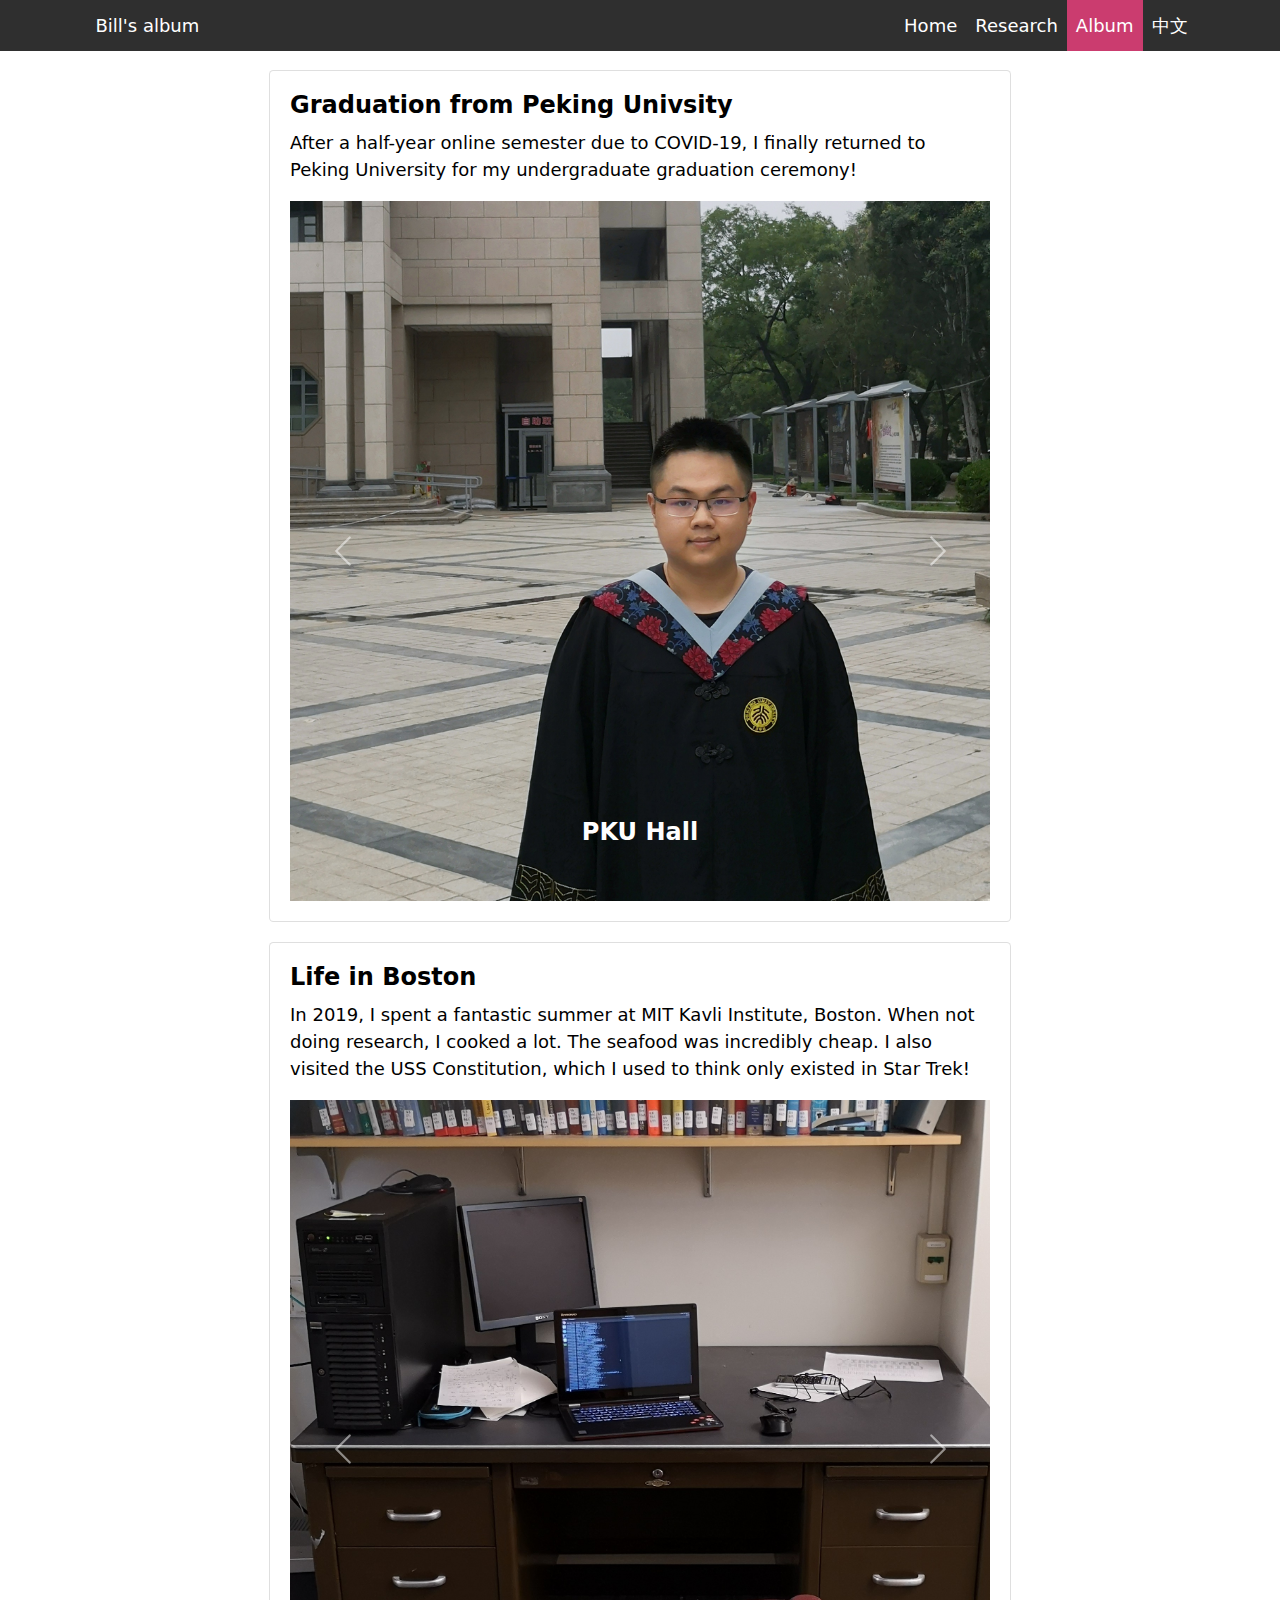
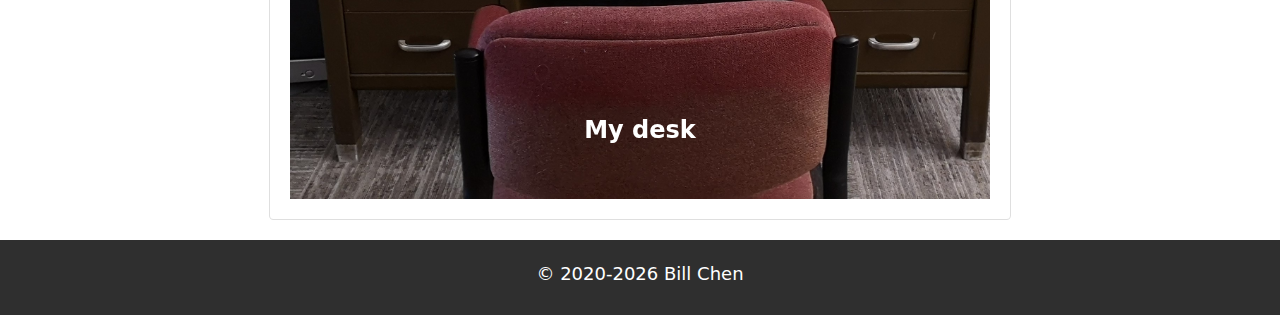
==== album.html @ ab0ef468 "updated" ====
<!doctype html>
<html lang="en">
  <head>
    <meta charset="utf-8">
    <meta name="viewport" content="width=device-width, initial-scale=1">
    <meta name="keywords" content="">
    <meta name="description" content="">
    <meta name="author" content="Bill Chen">
    <title>Hompage Template</title>

    <link href="figs/icon.svg" rel="icon">
    <link href="figs/icon.svg" rel="apple-touch-icon">

    <link href="bootstrap/bootstrap.css" rel="stylesheet">
    <link href="css/style.css" rel="stylesheet">
  </head>

  <body>

    <nav class="navbar fixed-top navbar-expand-md">
      <div class="container">
        <a class="navbar-brand" href="index.html">Bill's album</a>
        <button class="navbar-toggler" type="button" data-bs-toggle="collapse" data-bs-target="#navbarSupportedContent" aria-controls="navbarSupportedContent" aria-expanded="false" aria-label="Toggle navigation">
          <img src="figs/list.svg" alt="menu" width="30px">
        </button>
        <div class="collapse navbar-collapse justify-content-end" id="navbarSupportedContent">
          <ul class="navbar-nav">
            <a class="nav-link" aria-current="page" href="index.html">Home</a>
            <a class="nav-link" href="research.html">Research</a>
            <a class="nav-link active" href="album.html">Album</a>
            <a class="nav-link" href="chinese.html">中文</a>
          </ul>
        </div>
      </div>
    </nav>

    <div id="album">
      <div class="container">
        <div class="col-sm-10 offset-sm-1 col-md-8 offset-md-2">

          <div class="card">
            <h3 class="card-title">Graduation from Peking Univsity</h3>
            <p class="card-text">
              After a half-year online semester due to COVID-19, I finally returned to Peking University for my undergraduate graduation ceremony!
            </p>
            <div id="carousel2" class="carousel slide" data-bs-ride="carousel">
              <div class="carousel-inner">
                <div class="carousel-item active">
                  <img src="figs/album/pku-graduation.jpg" class="d-block w-100" alt="...">
                  <div class="carousel-caption d-md-block">
                    <h3>PKU Hall</h3>
                  </div>
                </div>
                <div class="carousel-item">
                  <img src="figs/album/pku-graduation2.jpg" class="d-block w-100" alt="...">
                  <div class="carousel-caption d-md-block">
                    <h3>School of Physics</h3>
                  </div>
                </div>
              </div>
              <button class="carousel-control-prev" type="button" data-bs-target="#carousel2" data-bs-slide="prev">
                <span class="carousel-control-prev-icon" aria-hidden="true"></span>
              </button>
              <button class="carousel-control-next" type="button" data-bs-target="#carousel2" data-bs-slide="next">
                <span class="carousel-control-next-icon" aria-hidden="true"></span>
              </button>
            </div>
          </div>

          <div class="card">
            <h3 class="card-title">Life in Boston</h3>
            <p class="card-text">
              In 2019, I spent a fantastic summer at MIT Kavli Institute, Boston. When not doing research, I cooked a lot. The seafood was incredibly cheap. I also visited the USS Constitution, which I used to think only existed in Star Trek!
            </p>
            <div id="carousel1" class="carousel slide" data-bs-ride="carousel">
              <div class="carousel-inner">
                <div class="carousel-item active">
                  <img src="figs/album/working.jpg" class="d-block w-100" alt="...">
                  <div class="carousel-caption d-md-block">
                    <h3>My desk</h3>
                  </div>
                </div>
                <div class="carousel-item">
                  <img src="figs/album/cooking.jpg" class="d-block w-100" alt="...">
                  <div class="carousel-caption d-md-block">
                    <h3>Making dumplings</h3>
                  </div>
                </div>
                <div class="carousel-item">
                  <img src="figs/album/seafood.jpg" class="d-block w-100" alt="...">
                  <div class="carousel-caption d-md-block">
                    <h3>Crabs and lobsters</h3>
                  </div>
                </div>
                <div class="carousel-item">
                  <img src="figs/album/USSConst.jpg" class="d-block w-100" alt="...">
                  <div class="carousel-caption d-md-block">
                    <h3>USS Constitution</h3>
                  </div>
                </div>
              </div>
              <button class="carousel-control-prev" type="button" data-bs-target="#carousel1" data-bs-slide="prev">
                <span class="carousel-control-prev-icon" aria-hidden="true"></span>
              </button>
              <button class="carousel-control-next" type="button" data-bs-target="#carousel1" data-bs-slide="next">
                <span class="carousel-control-next-icon" aria-hidden="true"></span>
              </button>
            </div>
          </div>

        </div>
      </div>
    </div>

    <div id="copyrights">
      <div class="container">
        <div class="col-md-8 offset-md-2">
          <p>&copy; 2020-<span id="year"></span> Bill Chen</p>
        </div>
      </div>
    </div>

    <script src="bootstrap/bootstrap.js"></script>
    <script>
      document.getElementById("year").innerHTML = new Date().getFullYear();
    </script>
      
  </body>
</html>
---- css/style.css ----
/* General */

* {
  font-size: 18px;
}

h1 {
  color: black;
  font-size: 64px;
  font-weight: 300;
}

h3 {
  color: black;
  font-size: 24px;
  font-weight: 600;
}


p {
  color: black;
  font-size: 18px;
  font-weight: 400;
}

t {
  color: black;
  font-weight: 600;
}

a {
  color: #cb3c6f;
  text-decoration: none;
  word-wrap: break-word;
}

a:hover, a:focus {
  color: #cb3c6f;
  text-decoration: underline;
}

li {
  color: black;
  font-size: 18;
  font-weight: 400;
}

.card {
  margin-top: 20px;
  margin-bottom: 20px;
  padding: 20px;
}

/* navbar */

.navbar {
  padding: 0px;
  background-color: #2f2f2f;
}

.navbar .navbar-brand {
  padding: 12px;
  color: white;
  font-size: 18px;
}

.navbar-nav .nav-link {
  padding: 12px;
  color: white;
  font-size: 18px;
  font-weight: 400;
}

.navbar-nav .nav-link:hover, .navbar-nav .nav-link.active {
  background: #cb3c6f;
}

.navbar a:hover, a:focus {
  text-decoration: none;
}

/* header */

#headerbase {
  background-color: black;
}

#headerwrap {
  background: url(../figs/head.png);
  background-position: center center;
  background-size: cover;
  margin-top: 0px;
  padding-top: 200px;
  padding-bottom: 180px;
  padding-left: 20px;
  padding-right: 20px;
  text-align: center;
  min-height: 400px;
  width: 100%;
}

#headerwrap h1 {
  color: white;
}

#headerwrap h3 {
  color: white;
  font-weight: 400;
}

/* Intro */

#intro {
  background: #3f3f3f;
  padding-top: 50px;
  padding-bottom: 50px;
  padding-left: 20px;
  padding-right: 20px;
}

#intro p {
  color: white;
}

#intro a {
  color: #f08baf;
}

#intro a.btn {
  color: white;
  margin-top: 4px;
  margin-bottom: 4px;
  border-radius: 10px;
  padding-top: 4px;
  padding-bottom: 4px;
  padding-left: 12px;
  padding-right: 12px;
}

#intro a.btn:hover, a.btn:focus {
  color: black;
  text-decoration: none;
}

/* Sections */

.section {
  margin-top: 50px;
  margin-bottom: 50px;
  padding-left: 20px;
  padding-right: 20px;
  width: 100%;
}

.section p {
  padding-left: 20px;
}

/* publications */

#publications a.btn {
  color: black;
  margin-top: 4px;
  margin-bottom: 4px;
  border-radius: 10px;
  padding-top: 0px;
  padding-bottom: 0px;
  padding-left: 4px;
  padding-right: 4px;
}

#publications a.btn:hover, a.btn:focus {
  color: white;
  text-decoration: none;
}

/* contact */

#contact {
  padding-top: 50px;
  padding-bottom: 50px;
  padding-left: 20px;
  padding-right: 20px;
  background-color: #3f3f3f;
  text-align: center;
}

#contact h3 {
  color: white;
}

#contact p {
  color: white;
}

#contact t {
  color: white;
}

/* copyrights */

#copyrights {
  padding-top: 20px;
  padding-bottom: 10px;
  padding-left: 20px;
  padding-right: 20px;
  background-color: #2f2f2f;
  text-align: center;
}

#copyrights p {
  color: white;
}

/* research */

#research {
  padding-top: 50px;
  min-height: 100vh;
}

#research p {
  padding-left: 0px;
}

#research img {
  padding-top: 10px;
}

/* album */

#album {
  padding-top: 50px;
  min-height: 100vh;
}

.carousel-caption h3 {
  color: white;
}

#album p {
  padding-left: 0px;
}
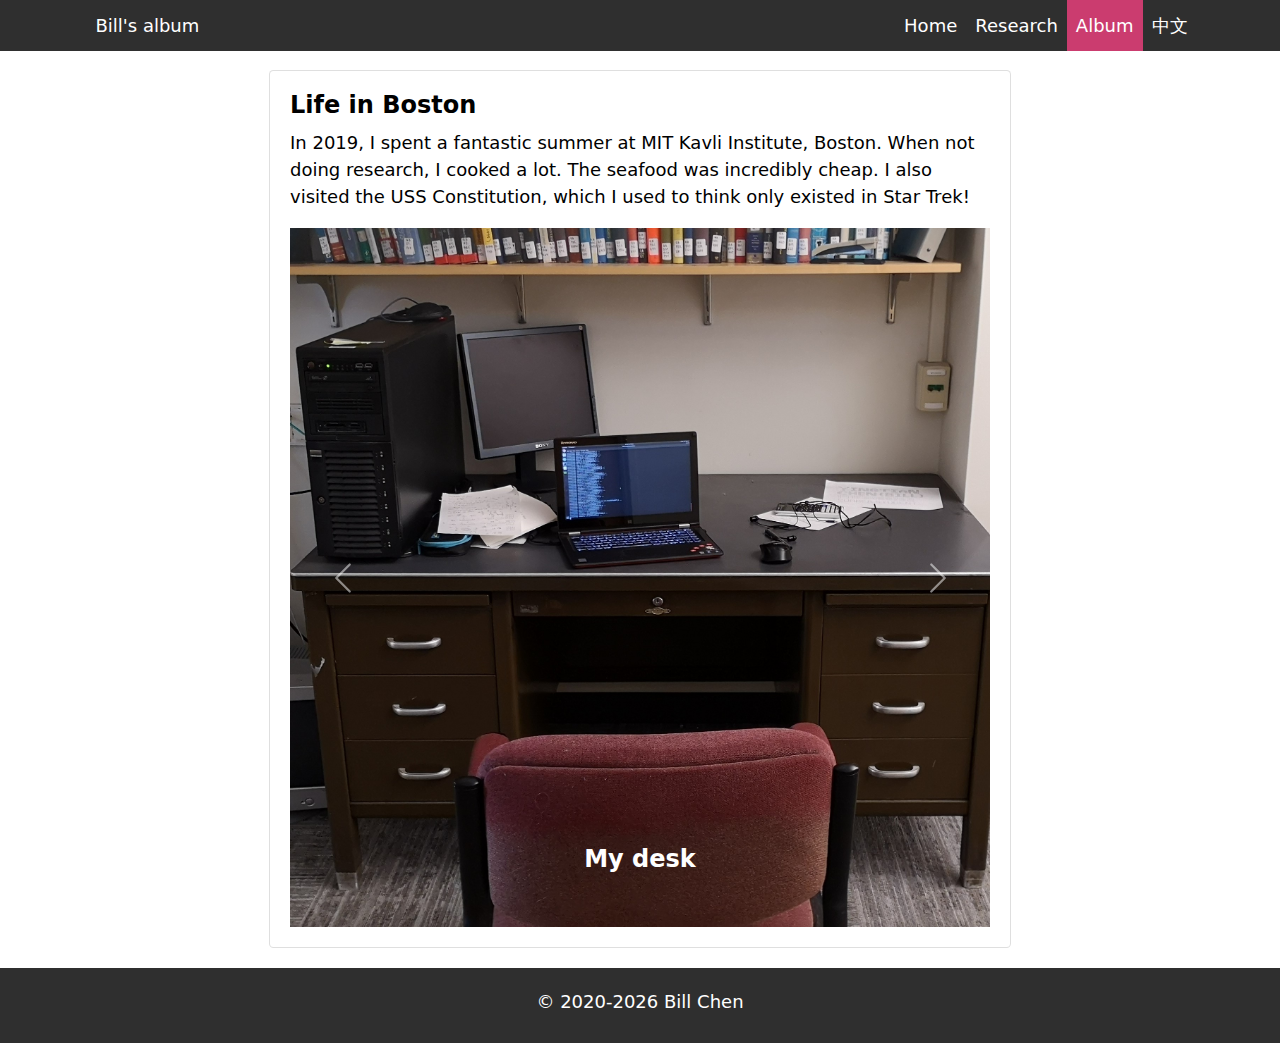
==== commit f3928086: "Updated album" ====
--- a/album.html
+++ b/album.html
@@ -39,35 +39,6 @@
         <div class="col-sm-10 offset-sm-1 col-md-8 offset-md-2">
 
           <div class="card">
-            <h3 class="card-title">Graduation from Peking Univsity</h3>
-            <p class="card-text">
-              After a half-year online semester due to COVID-19, I finally returned to Peking University for my undergraduate graduation ceremony!
-            </p>
-            <div id="carousel2" class="carousel slide" data-bs-ride="carousel">
-              <div class="carousel-inner">
-                <div class="carousel-item active">
-                  <img src="figs/album/pku-graduation.jpg" class="d-block w-100" alt="...">
-                  <div class="carousel-caption d-md-block">
-                    <h3>PKU Hall</h3>
-                  </div>
-                </div>
-                <div class="carousel-item">
-                  <img src="figs/album/pku-graduation2.jpg" class="d-block w-100" alt="...">
-                  <div class="carousel-caption d-md-block">
-                    <h3>School of Physics</h3>
-                  </div>
-                </div>
-              </div>
-              <button class="carousel-control-prev" type="button" data-bs-target="#carousel2" data-bs-slide="prev">
-                <span class="carousel-control-prev-icon" aria-hidden="true"></span>
-              </button>
-              <button class="carousel-control-next" type="button" data-bs-target="#carousel2" data-bs-slide="next">
-                <span class="carousel-control-next-icon" aria-hidden="true"></span>
-              </button>
-            </div>
-          </div>
-
-          <div class="card">
             <h3 class="card-title">Life in Boston</h3>
             <p class="card-text">
               In 2019, I spent a fantastic summer at MIT Kavli Institute, Boston. When not doing research, I cooked a lot. The seafood was incredibly cheap. I also visited the USS Constitution, which I used to think only existed in Star Trek!
@@ -75,27 +46,35 @@
             <div id="carousel1" class="carousel slide" data-bs-ride="carousel">
               <div class="carousel-inner">
                 <div class="carousel-item active">
-                  <img src="figs/album/working.jpg" class="d-block w-100" alt="...">
+                  <a rel="noopener noreferrer" target="_blank" href="figs/album/working.jpg">
+                    <img src="figs/album/working.jpg" class="d-block w-100" alt="My desk">
+                  </a>
                   <div class="carousel-caption d-md-block">
                     <h3>My desk</h3>
                   </div>
                 </div>
                 <div class="carousel-item">
-                  <img src="figs/album/cooking.jpg" class="d-block w-100" alt="...">
+                  <a rel="noopener noreferrer" target="_blank" href="figs/album/cooking.jpg">
+                    <img src="figs/album/cooking.jpg" class="d-block w-100" alt="Making dumplings">
+                  </a>
                   <div class="carousel-caption d-md-block">
                     <h3>Making dumplings</h3>
                   </div>
                 </div>
                 <div class="carousel-item">
-                  <img src="figs/album/seafood.jpg" class="d-block w-100" alt="...">
+                  <a rel="noopener noreferrer" target="_blank" href="figs/album/seafood.jpg">
+                    <img src="figs/album/seafood.jpg" class="d-block w-100" alt="Crabs and lobsters">
+                  </a>
                   <div class="carousel-caption d-md-block">
                     <h3>Crabs and lobsters</h3>
                   </div>
                 </div>
                 <div class="carousel-item">
-                  <img src="figs/album/USSConst.jpg" class="d-block w-100" alt="...">
+                  <a rel="noopener noreferrer" target="_blank" href="figs/album/USSConst.jpg">
+                    <img src="figs/album/USSConst.jpg" class="d-block w-100" alt="USSConst">
+                  </a>
                   <div class="carousel-caption d-md-block">
-                    <h3>USS Constitution</h3>
+                    <h3> v</h3>
                   </div>
                 </div>
               </div>
